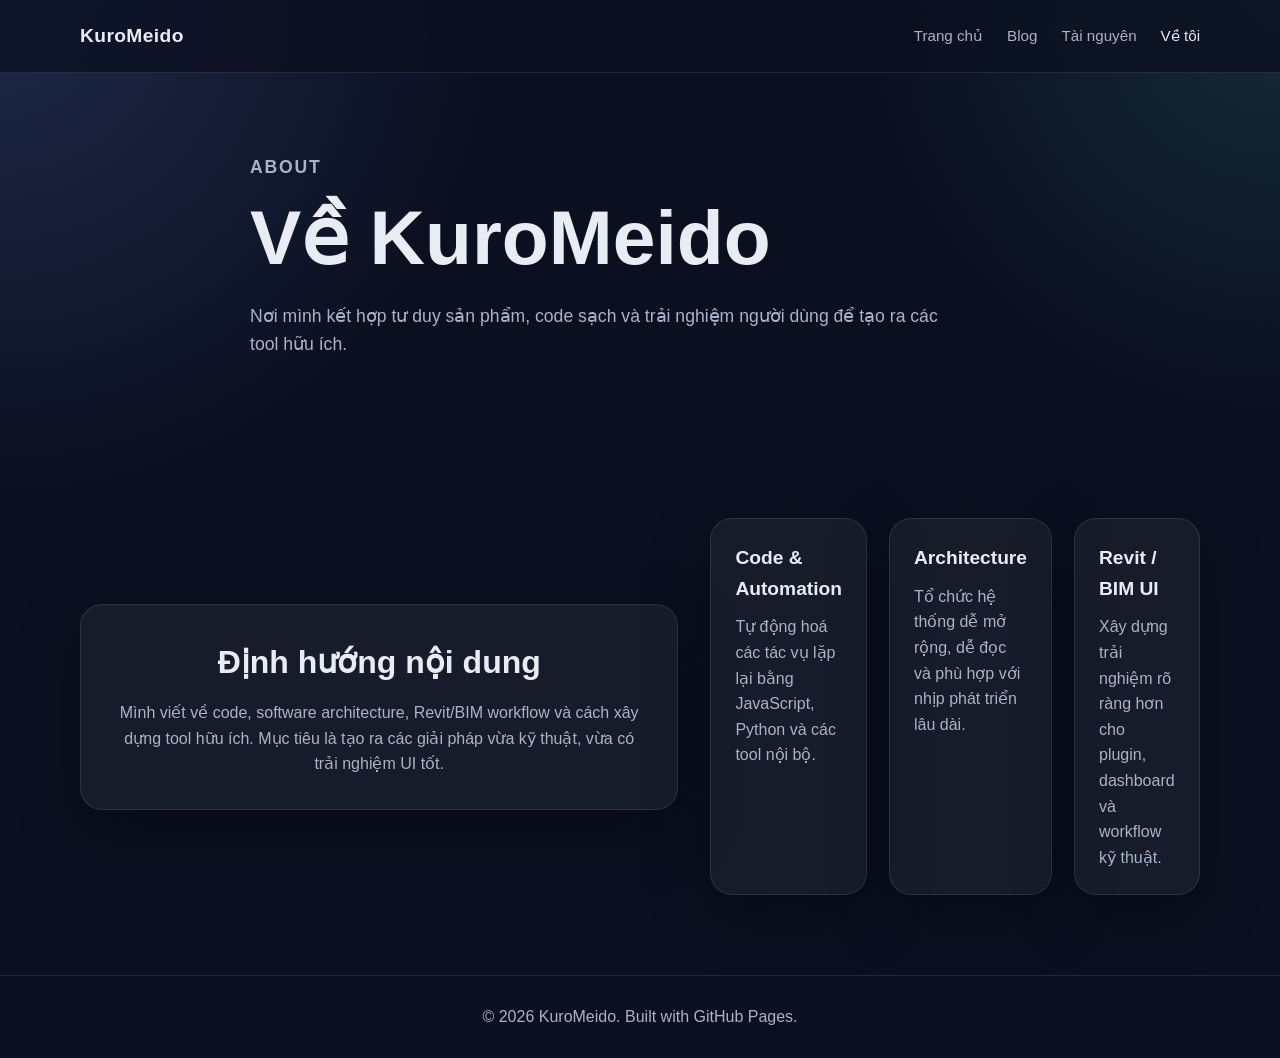
==== about.html @ edb4016d "Split site into pages Co-authored-by: KuroMeido <142953955+KuroMeido@users.noreply.github.com>" ====
<!DOCTYPE html>
<html lang="vi">
<head>
  <meta charset="UTF-8" />
  <meta name="viewport" content="width=device-width, initial-scale=1.0" />
  <title>KuroMeido | About</title>
  <meta
    name="description"
    content="Thông tin về KuroMeido, định hướng nội dung và các mảng chuyên môn được chia sẻ trên website."
  />
  <link rel="stylesheet" href="assets/css/base.css" />
  <link rel="stylesheet" href="assets/css/layout.css" />
  <link rel="stylesheet" href="assets/css/components.css" />
  <link rel="stylesheet" href="assets/css/pages.css" />
</head>
<body data-page="about">
  <header class="site-header">
    <div class="container nav">
      <a class="brand" href="index.html">KuroMeido</a>
      <nav class="menu" aria-label="Điều hướng chính">
        <a href="index.html">Trang chủ</a>
        <a href="blog.html">Blog</a>
        <a href="resources.html">Tài nguyên</a>
        <a class="is-active" href="about.html">Về tôi</a>
      </nav>
    </div>
  </header>

  <main>
    <section class="page-hero">
      <div class="container narrow">
        <p class="section-tag">ABOUT</p>
        <h1>Về KuroMeido</h1>
        <p>
          Nơi mình kết hợp tư duy sản phẩm, code sạch và trải nghiệm người dùng để tạo ra các tool hữu ích.
        </p>
      </div>
    </section>

    <section class="section">
      <div class="container about-layout">
        <article class="about-box">
          <h2>Định hướng nội dung</h2>
          <p>
            Mình viết về code, software architecture, Revit/BIM workflow và cách xây dựng tool hữu ích.
            Mục tiêu là tạo ra các giải pháp vừa kỹ thuật, vừa có trải nghiệm UI tốt.
          </p>
        </article>

        <div class="card-grid about-grid">
          <article class="card">
            <h3>Code & Automation</h3>
            <p>Tự động hoá các tác vụ lặp lại bằng JavaScript, Python và các tool nội bộ.</p>
          </article>
          <article class="card">
            <h3>Architecture</h3>
            <p>Tổ chức hệ thống dễ mở rộng, dễ đọc và phù hợp với nhịp phát triển lâu dài.</p>
          </article>
          <article class="card">
            <h3>Revit / BIM UI</h3>
            <p>Xây dựng trải nghiệm rõ ràng hơn cho plugin, dashboard và workflow kỹ thuật.</p>
          </article>
        </div>
      </div>
    </section>
  </main>

  <footer class="site-footer">
    <div class="container footer-content">
      <p>© <span data-current-year>2026</span> KuroMeido. Built with GitHub Pages.</p>
    </div>
  </footer>

  <script src="assets/js/data.js"></script>
  <script src="assets/js/main.js"></script>
</body>
</html>
---- assets/css/base.css ----
:root {
  --bg: #0b1020;
  --bg-soft: #121a2f;
  --panel: rgba(255, 255, 255, 0.05);
  --panel-strong: rgba(255, 255, 255, 0.08);
  --text: #e8ecf3;
  --muted: #a9b3c7;
  --line: rgba(255, 255, 255, 0.1);
  --brand: #7c9cff;
  --brand-2: #5eead4;
  --shadow: 0 20px 60px rgba(0, 0, 0, 0.35);
}

* {
  margin: 0;
  padding: 0;
  box-sizing: border-box;
}

html {
  scroll-behavior: smooth;
}

body {
  font-family: Inter, Arial, sans-serif;
  background:
    radial-gradient(circle at top left, rgba(124, 156, 255, 0.18), transparent 30%),
    radial-gradient(circle at top right, rgba(94, 234, 212, 0.12), transparent 25%),
    var(--bg);
  color: var(--text);
  line-height: 1.6;
}

a {
  color: inherit;
  text-decoration: none;
}

img {
  max-width: 100%;
  display: block;
}

button,
input,
textarea,
select {
  font: inherit;
}
---- assets/css/layout.css ----
.container {
  width: min(1120px, calc(100% - 40px));
  margin: 0 auto;
}

.narrow {
  max-width: 780px;
}

.site-header {
  position: sticky;
  top: 0;
  z-index: 10;
  backdrop-filter: blur(14px);
  background: rgba(11, 16, 32, 0.75);
  border-bottom: 1px solid var(--line);
}

.nav {
  display: flex;
  justify-content: space-between;
  align-items: center;
  min-height: 72px;
}

.menu {
  display: flex;
  gap: 24px;
  flex-wrap: wrap;
}

.section,
.page-hero {
  padding: 80px 0;
}

.section-heading {
  max-width: 700px;
  margin-bottom: 36px;
}

.section-heading-inline {
  display: flex;
  justify-content: space-between;
  align-items: end;
  gap: 24px;
  max-width: none;
}

.card-grid,
.post-grid,
.resource-grid,
.split-grid,
.about-grid {
  display: grid;
  gap: 22px;
}

.card-grid {
  grid-template-columns: repeat(4, 1fr);
}

.post-grid {
  grid-template-columns: repeat(3, 1fr);
}

.resource-grid,
.split-grid {
  grid-template-columns: repeat(3, 1fr);
}

.site-footer {
  border-top: 1px solid var(--line);
  padding: 28px 0;
  color: var(--muted);
}

.footer-content {
  text-align: center;
}

@media (max-width: 980px) {
  .card-grid,
  .resource-grid,
  .split-grid,
  .about-grid {
    grid-template-columns: repeat(2, 1fr);
  }

  .post-grid,
  .hero-layout,
  .feature,
  .about-layout {
    grid-template-columns: 1fr;
  }

  .section-heading-inline {
    align-items: start;
    flex-direction: column;
  }

  .hero {
    padding-top: 90px;
  }
}

@media (max-width: 640px) {
  .nav {
    flex-direction: column;
    justify-content: center;
    padding: 14px 0;
    gap: 12px;
  }

  .menu {
    justify-content: center;
    gap: 14px;
  }

  .card-grid,
  .post-grid,
  .resource-grid,
  .split-grid,
  .about-grid {
    grid-template-columns: 1fr;
  }

  .section,
  .page-hero {
    padding: 64px 0;
  }
}
---- assets/css/components.css ----
.brand {
  font-size: 1.2rem;
  font-weight: 800;
  letter-spacing: 0.4px;
}

.menu a {
  color: var(--muted);
  font-size: 0.95rem;
  transition: 0.25s ease;
}

.menu a:hover,
.menu a.is-active {
  color: var(--text);
}

.eyebrow,
.section-tag {
  color: var(--brand-2);
  font-size: 0.82rem;
  font-weight: 700;
  letter-spacing: 1.8px;
  margin-bottom: 16px;
}

.btn {
  display: inline-block;
  padding: 14px 22px;
  border-radius: 14px;
  font-weight: 700;
  transition: transform 0.2s ease, opacity 0.2s ease, background 0.2s ease;
}

.btn:hover {
  transform: translateY(-2px);
}

.btn-primary {
  background: linear-gradient(135deg, var(--brand), #9b7cff);
  color: white;
  box-shadow: var(--shadow);
}

.btn-secondary {
  border: 1px solid var(--line);
  background: rgba(255, 255, 255, 0.03);
  color: var(--text);
}

.card,
.post-card,
.panel-card,
.about-box,
.resource-card {
  background: var(--panel);
  border: 1px solid var(--line);
  border-radius: 22px;
  box-shadow: var(--shadow);
}

.card,
.post-card,
.resource-card {
  padding: 24px;
}

.card-icon {
  font-size: 1.8rem;
  display: inline-block;
  margin-bottom: 18px;
}

.card h3,
.post-card h3,
.resource-card h3 {
  margin-bottom: 10px;
  font-size: 1.2rem;
}

.card p,
.post-card p,
.resource-card p {
  color: var(--muted);
}

.post-card a,
.split-card a,
.resource-card a {
  color: #c9d6ff;
  font-weight: 700;
}
---- assets/css/pages.css ----
.hero {
  padding: 110px 0 90px;
}

.hero-layout,
.feature,
.about-layout {
  display: grid;
  grid-template-columns: 1.1fr 0.9fr;
  gap: 32px;
  align-items: center;
}

.hero-content {
  max-width: 780px;
}

.hero h1,
.page-hero h1 {
  font-size: clamp(2.6rem, 6vw, 4.8rem);
  line-height: 1.05;
  margin-bottom: 24px;
}

.hero-text,
.page-hero p {
  font-size: 1.1rem;
  color: var(--muted);
  max-width: 700px;
}

.hero-actions {
  display: flex;
  gap: 16px;
  flex-wrap: wrap;
  margin-top: 32px;
}

.hero-media {
  overflow: hidden;
  padding: 0;
}

.hero-media img {
  width: 100%;
  min-height: 100%;
  object-fit: cover;
}

.section-heading h2,
.about-box h2 {
  font-size: 2rem;
  margin-bottom: 12px;
}

.section-heading p {
  color: var(--muted);
}

.alt-section {
  background: linear-gradient(180deg, rgba(255,255,255,0.02), rgba(255,255,255,0.01));
  border-top: 1px solid var(--line);
  border-bottom: 1px solid var(--line);
}

.feature-text h2 {
  font-size: 2.2rem;
  margin-bottom: 18px;
}

.feature-text p {
  color: var(--muted);
  margin-bottom: 18px;
}

.feature-list {
  list-style: none;
  margin-bottom: 28px;
}

.feature-list li {
  margin-bottom: 12px;
  color: var(--text);
  position: relative;
  padding-left: 22px;
}

.feature-list li::before {
  content: "•";
  color: var(--brand-2);
  position: absolute;
  left: 0;
}

.panel-card {
  padding: 18px;
  background: var(--panel-strong);
}

.panel-top {
  display: flex;
  gap: 8px;
  margin-bottom: 20px;
}

.dot {
  width: 12px;
  height: 12px;
  border-radius: 50%;
  display: inline-block;
}

.red { background: #ff5f57; }
.yellow { background: #febc2e; }
.green { background: #28c840; }

.panel-body {
  padding: 10px;
}

.mini-badge {
  display: inline-block;
  margin-bottom: 14px;
  padding: 6px 12px;
  border-radius: 999px;
  background: rgba(124, 156, 255, 0.15);
  color: #c9d6ff;
  font-size: 0.85rem;
  border: 1px solid rgba(124, 156, 255, 0.25);
}

.panel-body h3 {
  font-size: 1.8rem;
  margin-bottom: 12px;
}

.panel-body p {
  color: var(--muted);
  margin-bottom: 20px;
}

.mini-stats {
  display: grid;
  grid-template-columns: repeat(3, 1fr);
  gap: 14px;
}

.mini-stats div {
  padding: 14px;
  border-radius: 16px;
  background: rgba(255, 255, 255, 0.04);
  border: 1px solid var(--line);
}

.mini-stats strong {
  display: block;
  font-size: 1.15rem;
  margin-bottom: 6px;
}

.mini-stats span {
  color: var(--muted);
  font-size: 0.9rem;
}

.post-card,
.resource-card {
  display: flex;
  flex-direction: column;
  gap: 12px;
}

.post-card img {
  border-radius: 16px;
  aspect-ratio: 16 / 10;
  object-fit: cover;
}

.post-category,
.resource-type {
  display: inline-block;
  font-size: 0.85rem;
  color: var(--brand-2);
  font-weight: 700;
}

.resource-meta {
  color: var(--muted);
  font-size: 0.95rem;
}

.split-card {
  min-height: 100%;
}

.split-card p {
  margin-bottom: 16px;
}

.about-box {
  padding: 32px;
  text-align: center;
}

.about-box p {
  color: var(--muted);
  max-width: 760px;
  margin: 0 auto;
}

.about-grid {
  grid-template-columns: repeat(3, 1fr);
}

@media (max-width: 640px) {
  .hero h1,
  .page-hero h1 {
    font-size: 2.4rem;
  }

  .btn {
    width: 100%;
    text-align: center;
  }

  .mini-stats {
    grid-template-columns: 1fr;
  }
}
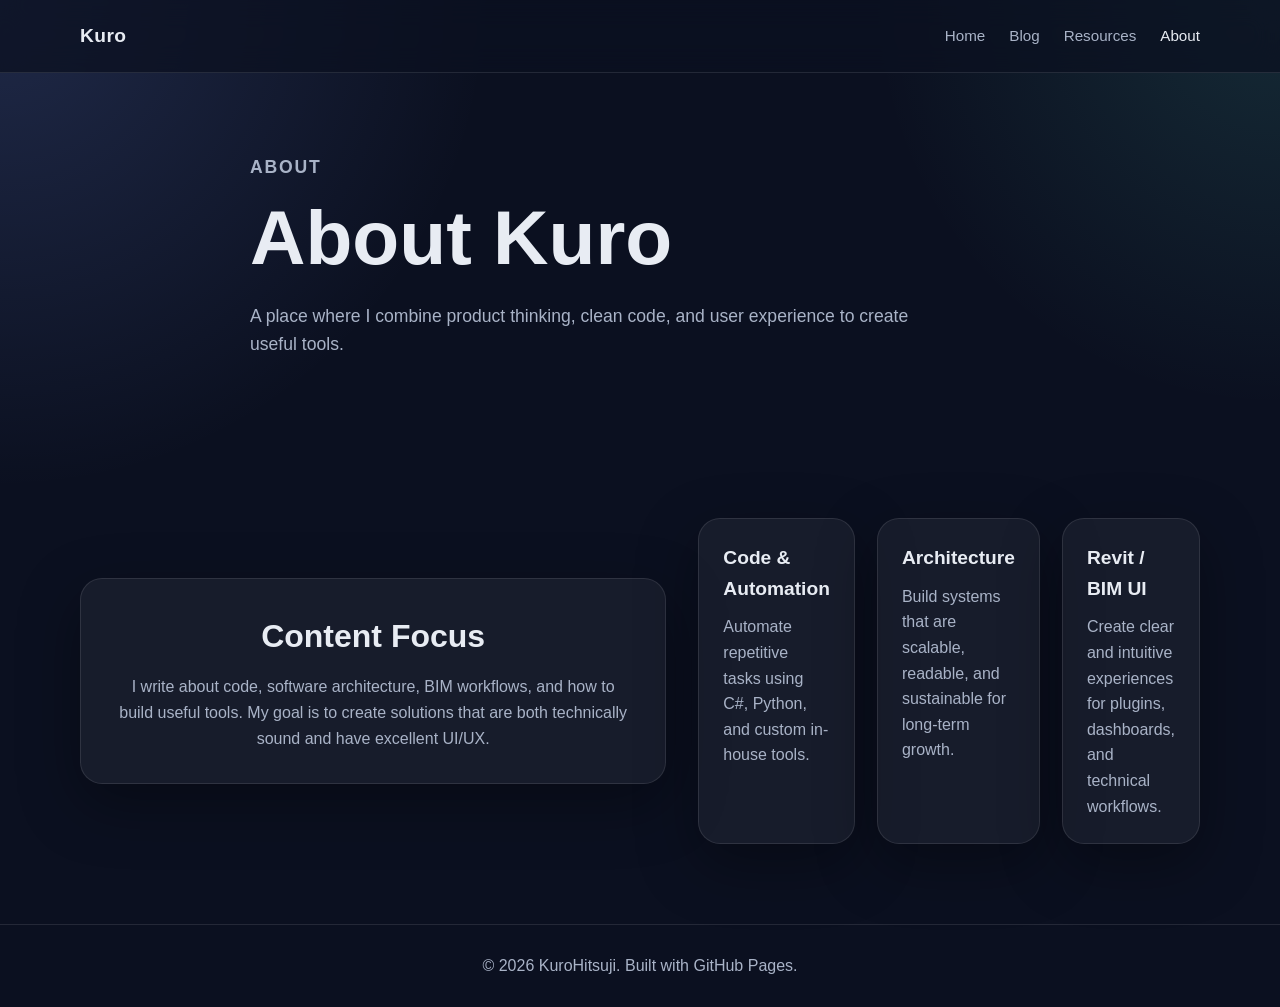
==== commit fb4911e9: "Translate about.html content to English Updated the language attribute, title, and content descripti" ====
--- a/about.html
+++ b/about.html
@@ -1,12 +1,12 @@
 <!DOCTYPE html>
-<html lang="vi">
+<html lang="en">
 <head>
   <meta charset="UTF-8" />
   <meta name="viewport" content="width=device-width, initial-scale=1.0" />
-  <title>KuroMeido | About</title>
+  <title>Kuro | About</title>
   <meta
     name="description"
-    content="Thông tin về KuroMeido, định hướng nội dung và các mảng chuyên môn được chia sẻ trên website."
+    content="Information about KuroMeido, content direction and areas of expertise shared on this website."
   />
   <link rel="stylesheet" href="assets/css/base.css" />
   <link rel="stylesheet" href="assets/css/layout.css" />
@@ -16,12 +16,12 @@
 <body data-page="about">
   <header class="site-header">
     <div class="container nav">
-      <a class="brand" href="index.html">KuroMeido</a>
-      <nav class="menu" aria-label="Điều hướng chính">
-        <a href="index.html">Trang chủ</a>
+      <a class="brand" href="index.html">Kuro</a>
+      <nav class="menu" aria-label="Main Navigation">
+        <a href="index.html">Home</a>
         <a href="blog.html">Blog</a>
-        <a href="resources.html">Tài nguyên</a>
-        <a class="is-active" href="about.html">Về tôi</a>
+        <a href="resources.html">Resources</a>
+        <a class="is-active" href="about.html">About</a>
       </nav>
     </div>
   </header>
@@ -30,9 +30,9 @@
     <section class="page-hero">
       <div class="container narrow">
         <p class="section-tag">ABOUT</p>
-        <h1>Về KuroMeido</h1>
+        <h1>About Kuro</h1>
         <p>
-          Nơi mình kết hợp tư duy sản phẩm, code sạch và trải nghiệm người dùng để tạo ra các tool hữu ích.
+          A place where I combine product thinking, clean code, and user experience to create useful tools.
         </p>
       </div>
     </section>
@@ -40,25 +40,25 @@
     <section class="section">
       <div class="container about-layout">
         <article class="about-box">
-          <h2>Định hướng nội dung</h2>
+          <h2>Content Focus</h2>
           <p>
-            Mình viết về code, software architecture, Revit/BIM workflow và cách xây dựng tool hữu ích.
-            Mục tiêu là tạo ra các giải pháp vừa kỹ thuật, vừa có trải nghiệm UI tốt.
+            I write about code, software architecture, BIM workflows, and how to build useful tools.
+            My goal is to create solutions that are both technically sound and have excellent UI/UX.
           </p>
         </article>
 
         <div class="card-grid about-grid">
           <article class="card">
             <h3>Code & Automation</h3>
-            <p>Tự động hoá các tác vụ lặp lại bằng JavaScript, Python và các tool nội bộ.</p>
+            <p>Automate repetitive tasks using C#, Python, and custom in-house tools.</p>
           </article>
           <article class="card">
             <h3>Architecture</h3>
-            <p>Tổ chức hệ thống dễ mở rộng, dễ đọc và phù hợp với nhịp phát triển lâu dài.</p>
+            <p>Build systems that are scalable, readable, and sustainable for long-term growth.</p>
           </article>
           <article class="card">
             <h3>Revit / BIM UI</h3>
-            <p>Xây dựng trải nghiệm rõ ràng hơn cho plugin, dashboard và workflow kỹ thuật.</p>
+            <p>Create clear and intuitive experiences for plugins, dashboards, and technical workflows.</p>
           </article>
         </div>
       </div>
@@ -67,7 +67,7 @@
 
   <footer class="site-footer">
     <div class="container footer-content">
-      <p>© <span data-current-year>2026</span> KuroMeido. Built with GitHub Pages.</p>
+      <p>© <span data-current-year>2026</span> KuroHitsuji. Built with GitHub Pages.</p>
     </div>
   </footer>
 
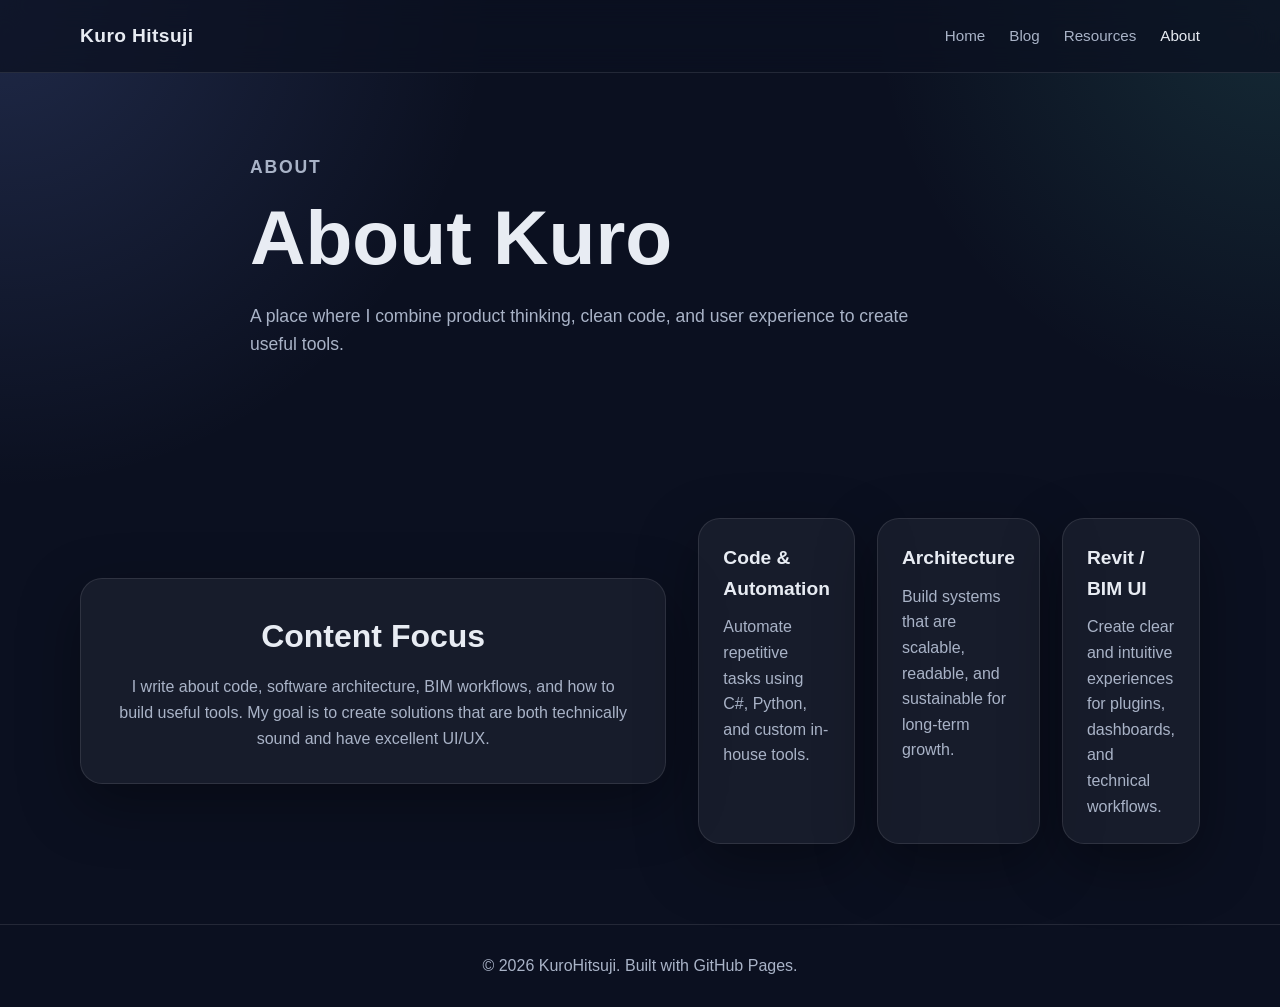
==== commit 482ec3be: "Update about.html" ====
--- a/about.html
+++ b/about.html
@@ -3,10 +3,10 @@
 <head>
   <meta charset="UTF-8" />
   <meta name="viewport" content="width=device-width, initial-scale=1.0" />
-  <title>Kuro | About</title>
+  <title>Kuro Hitsuji | About</title>
   <meta
     name="description"
-    content="Information about KuroMeido, content direction and areas of expertise shared on this website."
+    content="Information about Kuro, content direction and areas of expertise shared on this website."
   />
   <link rel="stylesheet" href="assets/css/base.css" />
   <link rel="stylesheet" href="assets/css/layout.css" />
@@ -16,7 +16,7 @@
 <body data-page="about">
   <header class="site-header">
     <div class="container nav">
-      <a class="brand" href="index.html">Kuro</a>
+      <a class="brand" href="index.html">Kuro Hitsuji</a>
       <nav class="menu" aria-label="Main Navigation">
         <a href="index.html">Home</a>
         <a href="blog.html">Blog</a>
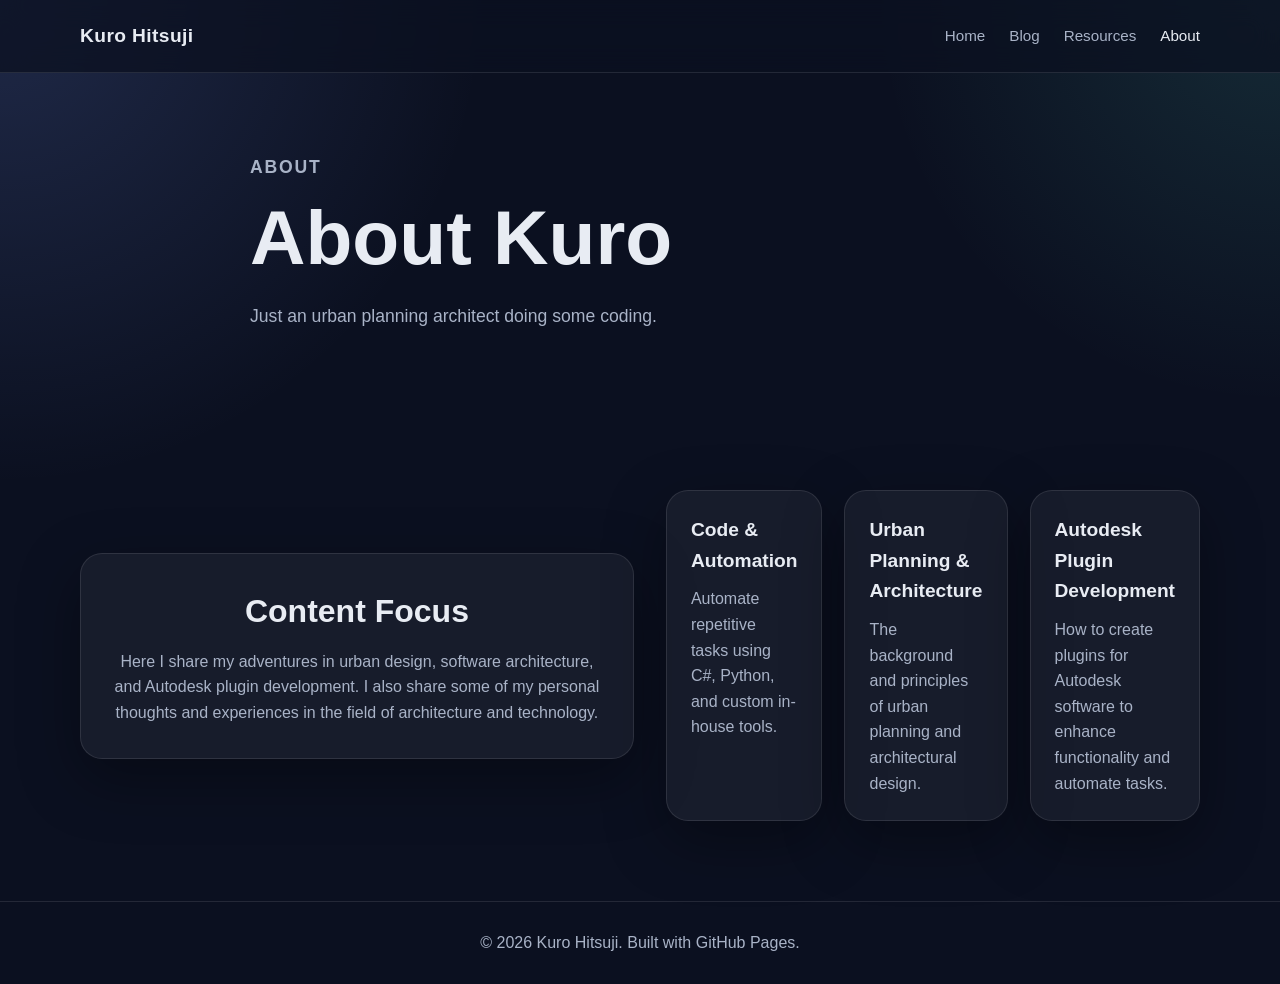
==== commit 745d357c: "huyenntt" ====
--- a/about.html
+++ b/about.html
@@ -32,7 +32,7 @@
         <p class="section-tag">ABOUT</p>
         <h1>About Kuro</h1>
         <p>
-          A place where I combine product thinking, clean code, and user experience to create useful tools.
+            Just an urban planning architect doing some coding.
         </p>
       </div>
     </section>
@@ -42,8 +42,9 @@
         <article class="about-box">
           <h2>Content Focus</h2>
           <p>
-            I write about code, software architecture, BIM workflows, and how to build useful tools.
-            My goal is to create solutions that are both technically sound and have excellent UI/UX.
+              Here I share my adventures in urban design,
+              software architecture, and Autodesk plugin development.
+              I also share some of my personal thoughts and experiences in the field of architecture and technology.
           </p>
         </article>
 
@@ -53,12 +54,12 @@
             <p>Automate repetitive tasks using C#, Python, and custom in-house tools.</p>
           </article>
           <article class="card">
-            <h3>Architecture</h3>
-            <p>Build systems that are scalable, readable, and sustainable for long-term growth.</p>
+            <h3>Urban Planning & Architecture</h3>
+            <p>The background and principles of urban planning and architectural design.</p>
           </article>
           <article class="card">
-            <h3>Revit / BIM UI</h3>
-            <p>Create clear and intuitive experiences for plugins, dashboards, and technical workflows.</p>
+            <h3>Autodesk Plugin Development</h3>
+            <p>How to create plugins for Autodesk software to enhance functionality and automate tasks.</p>
           </article>
         </div>
       </div>
@@ -67,7 +68,7 @@
 
   <footer class="site-footer">
     <div class="container footer-content">
-      <p>© <span data-current-year>2026</span> KuroHitsuji. Built with GitHub Pages.</p>
+      <p>© <span data-current-year>2026</span> Kuro Hitsuji. Built with GitHub Pages.</p>
     </div>
   </footer>
 
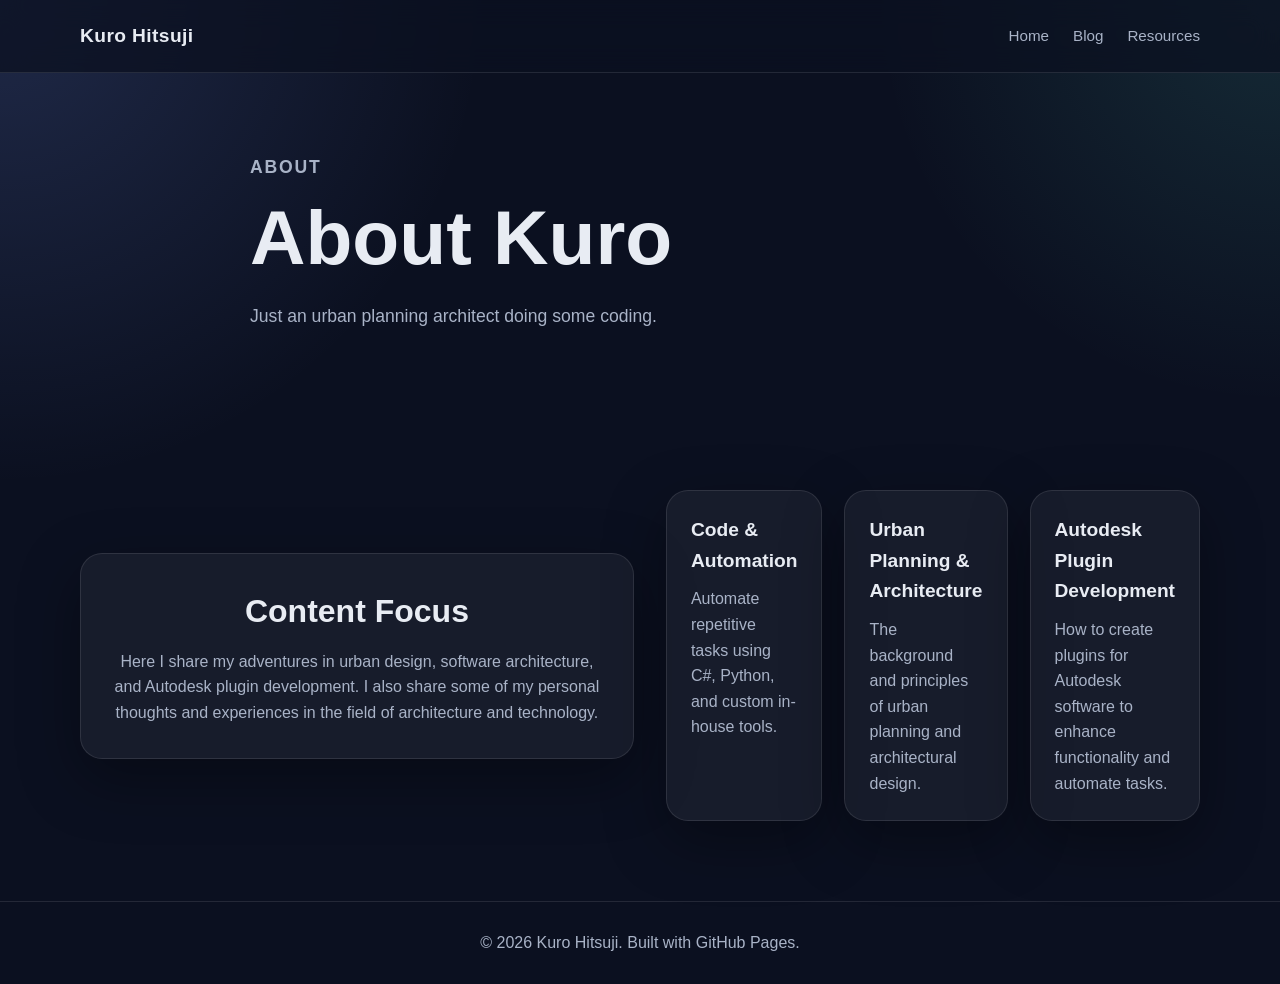
==== commit 3fa6380b: "update header" ====
--- a/about.html
+++ b/about.html
@@ -14,65 +14,58 @@
   <link rel="stylesheet" href="assets/css/pages.css" />
 </head>
 <body data-page="about">
-  <header class="site-header">
-    <div class="container nav">
-      <a class="brand" href="index.html">Kuro Hitsuji</a>
-      <nav class="menu" aria-label="Main Navigation">
-        <a href="index.html">Home</a>
-        <a href="blog.html">Blog</a>
-        <a href="resources.html">Resources</a>
-        <a class="is-active" href="about.html">About</a>
-      </nav>
-    </div>
-  </header>
+    <header id="site-header" class="site-header">
+    </header>
 
-  <main>
-    <section class="page-hero">
-      <div class="container narrow">
-        <p class="section-tag">ABOUT</p>
-        <h1>About Kuro</h1>
-        <p>
-            Just an urban planning architect doing some coding.
-        </p>
-      </div>
-    </section>
+    <main>
+        <section class="page-hero">
+            <div class="container narrow">
+                <p class="section-tag">ABOUT</p>
+                <h1>About Kuro</h1>
+                <p>
+                    Just an urban planning architect doing some coding.
+                </p>
+            </div>
+        </section>
 
-    <section class="section">
-      <div class="container about-layout">
-        <article class="about-box">
-          <h2>Content Focus</h2>
-          <p>
-              Here I share my adventures in urban design,
-              software architecture, and Autodesk plugin development.
-              I also share some of my personal thoughts and experiences in the field of architecture and technology.
-          </p>
-        </article>
+        <section class="section">
+            <div class="container about-layout">
+                <article class="about-box">
+                    <h2>Content Focus</h2>
+                    <p>
+                        Here I share my adventures in urban design,
+                        software architecture, and Autodesk plugin development.
+                        I also share some of my personal thoughts and experiences in the field of architecture and technology.
+                    </p>
+                </article>
 
-        <div class="card-grid about-grid">
-          <article class="card">
-            <h3>Code & Automation</h3>
-            <p>Automate repetitive tasks using C#, Python, and custom in-house tools.</p>
-          </article>
-          <article class="card">
-            <h3>Urban Planning & Architecture</h3>
-            <p>The background and principles of urban planning and architectural design.</p>
-          </article>
-          <article class="card">
-            <h3>Autodesk Plugin Development</h3>
-            <p>How to create plugins for Autodesk software to enhance functionality and automate tasks.</p>
-          </article>
+                <div class="card-grid about-grid">
+                    <article class="card">
+                        <h3>Code & Automation</h3>
+                        <p>Automate repetitive tasks using C#, Python, and custom in-house tools.</p>
+                    </article>
+                    <article class="card">
+                        <h3>Urban Planning & Architecture</h3>
+                        <p>The background and principles of urban planning and architectural design.</p>
+                    </article>
+                    <article class="card">
+                        <h3>Autodesk Plugin Development</h3>
+                        <p>How to create plugins for Autodesk software to enhance functionality and automate tasks.</p>
+                    </article>
+                </div>
+            </div>
+        </section>
+    </main>
+
+    <footer class="site-footer">
+        <div class="container footer-content">
+            <p>© <span data-current-year>2026</span> Kuro Hitsuji. Built with GitHub Pages.</p>
         </div>
-      </div>
-    </section>
-  </main>
+    </footer>
 
-  <footer class="site-footer">
-    <div class="container footer-content">
-      <p>© <span data-current-year>2026</span> Kuro Hitsuji. Built with GitHub Pages.</p>
-    </div>
-  </footer>
+    <script src="assets/js/data.js"></script>
+    <script src="assets/js/header.js"></script>
+    <script src="assets/js/main.js"></script>
 
-  <script src="assets/js/data.js"></script>
-  <script src="assets/js/main.js"></script>
 </body>
 </html>
--- a/assets/css/pages.css
+++ b/assets/css/pages.css
@@ -212,6 +212,26 @@
   grid-template-columns: repeat(3, 1fr);
 }
 
+.blog-search-wrap {
+  margin-bottom: 20px;
+}
+
+.blog-search-label {
+  display: block;
+  margin-bottom: 8px;
+  font-weight: 600;
+}
+
+.blog-search-input {
+  width: 100%;
+  max-width: 560px;
+  padding: 10px 14px;
+  border: 1px solid var(--line);
+  border-radius: 10px;
+  background: var(--panel);
+  color: var(--text);
+}
+
 @media (max-width: 640px) {
   .hero h1,
   .page-hero h1 {
